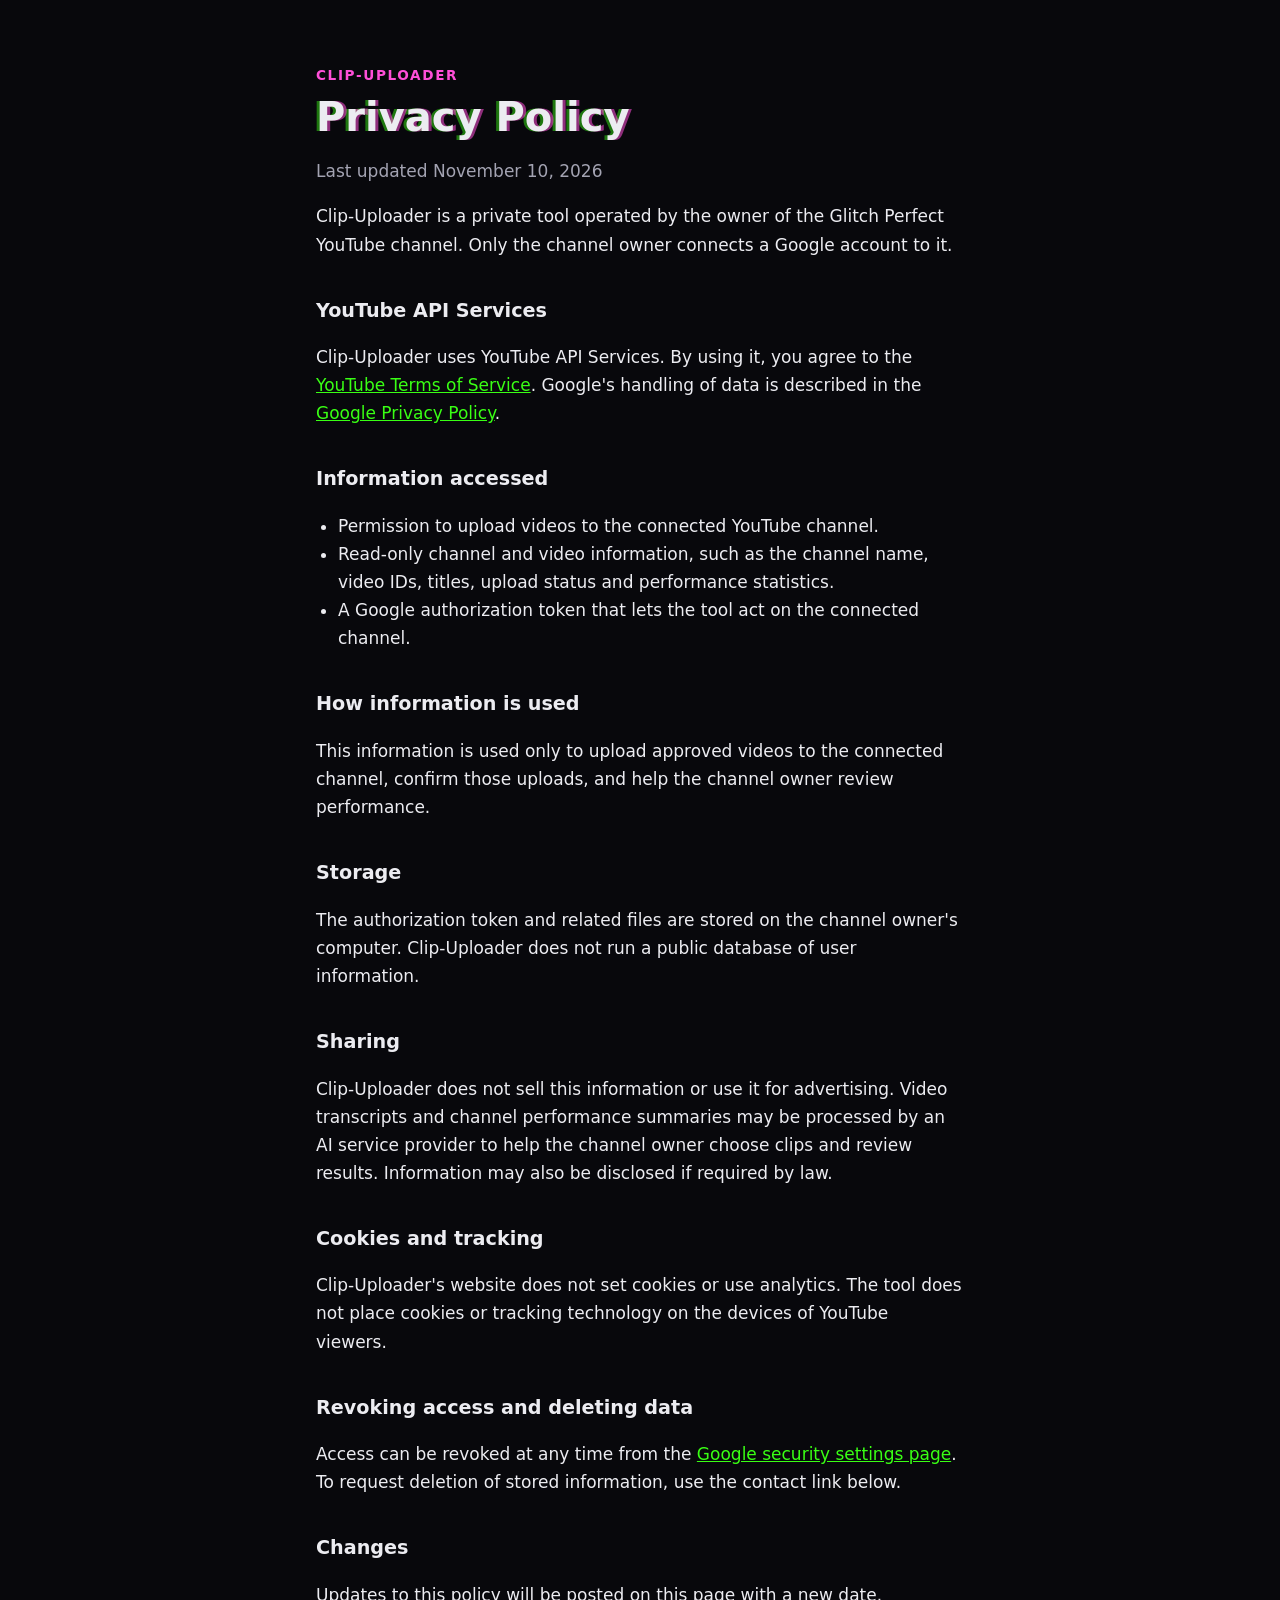
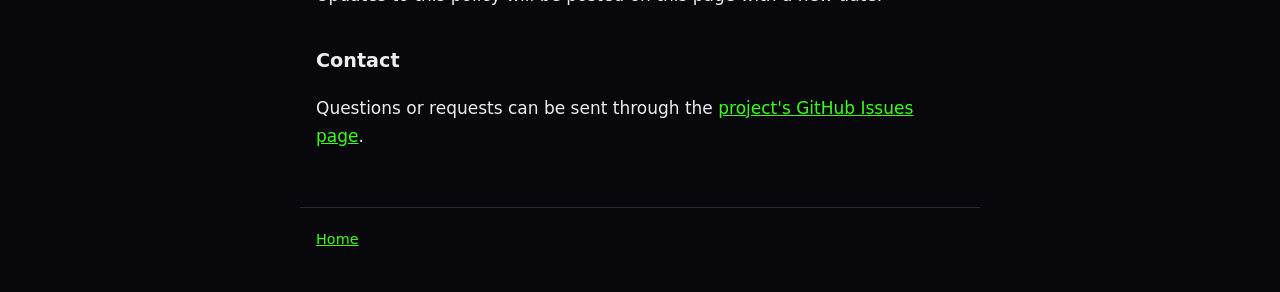
==== privacy.html @ 6cd4b920 "Add files via upload" ====
<!doctype html>
<html lang="en">
<head>
  <meta charset="utf-8">
  <meta name="viewport" content="width=device-width, initial-scale=1">
  <title>Privacy Policy | Clip-Uploader</title>
  <meta name="description" content="How Clip-Uploader handles YouTube and Google account data.">
  <link rel="stylesheet" href="style.css">
</head>
<body>
  <main>
    <p class="eyebrow"><a href="index.html">Clip-Uploader</a></p>
    <h1>Privacy Policy</h1>
    <p class="muted">Last updated November 10, 2026</p>

    <p>Clip-Uploader is a private tool operated by the owner of the Glitch Perfect YouTube channel. Only the channel owner connects a Google account to it.</p>

    <h2>YouTube API Services</h2>
    <p>Clip-Uploader uses YouTube API Services. By using it, you agree to the <a href="https://www.youtube.com/t/terms">YouTube Terms of Service</a>. Google's handling of data is described in the <a href="https://policies.google.com/privacy">Google Privacy Policy</a>.</p>

    <h2>Information accessed</h2>
    <ul>
      <li>Permission to upload videos to the connected YouTube channel.</li>
      <li>Read-only channel and video information, such as the channel name, video IDs, titles, upload status and performance statistics.</li>
      <li>A Google authorization token that lets the tool act on the connected channel.</li>
    </ul>

    <h2>How information is used</h2>
    <p>This information is used only to upload approved videos to the connected channel, confirm those uploads, and help the channel owner review performance.</p>

    <h2>Storage</h2>
    <p>The authorization token and related files are stored on the channel owner's computer. Clip-Uploader does not run a public database of user information.</p>

    <h2>Sharing</h2>
    <p>Clip-Uploader does not sell this information or use it for advertising. Video transcripts and channel performance summaries may be processed by an AI service provider to help the channel owner choose clips and review results. Information may also be disclosed if required by law.</p>

    <h2>Cookies and tracking</h2>
    <p>Clip-Uploader's website does not set cookies or use analytics. The tool does not place cookies or tracking technology on the devices of YouTube viewers.</p>

    <h2>Revoking access and deleting data</h2>
    <p>Access can be revoked at any time from the <a href="https://security.google.com/settings/security/permissions">Google security settings page</a>. To request deletion of stored information, use the contact link below.</p>

    <h2>Changes</h2>
    <p>Updates to this policy will be posted on this page with a new date.</p>

    <h2>Contact</h2>
    <p>Questions or requests can be sent through the <a href="https://github.com/GlitchPerfect92/glitchperfect92.github.io/issues">project's GitHub Issues page</a>.</p>
  </main>
  <footer>
    <a href="index.html">Home</a>
  </footer>
</body>
</html>
---- style.css ----
:root {
  --bg: #08080c;
  --text: #ececf1;
  --muted: #a3a3b2;
  --green: #39ff14;
  --magenta: #ff4fd8;
  --line: #2a2a36;
}

* { box-sizing: border-box; }

body {
  margin: 0;
  background: var(--bg);
  color: var(--text);
  font: 17px/1.65 system-ui, -apple-system, "Segoe UI", Roboto, sans-serif;
}

main, footer {
  max-width: 680px;
  margin: 0 auto;
  padding: 0 16px;
}

main { padding-top: 64px; padding-bottom: 40px; }

h1 {
  margin: 0 0 16px;
  font-size: 2.5rem;
  line-height: 1.15;
  text-shadow: 3px 0 0 rgba(255, 79, 216, .55), -3px 0 0 rgba(57, 255, 20, .45);
}

h2 { margin: 36px 0 8px; font-size: 1.2rem; }

ul { padding-left: 22px; }

a { color: var(--green); }

.eyebrow {
  margin: 0 0 8px;
  color: var(--magenta);
  font-size: .85rem;
  font-weight: 700;
  letter-spacing: .12em;
  text-transform: uppercase;
}

.eyebrow a { color: inherit; text-decoration: none; }

.muted { color: var(--muted); }

footer {
  display: flex;
  flex-wrap: wrap;
  gap: 8px 24px;
  padding-top: 20px;
  padding-bottom: 40px;
  border-top: 1px solid var(--line);
  color: var(--muted);
  font-size: .9rem;
}
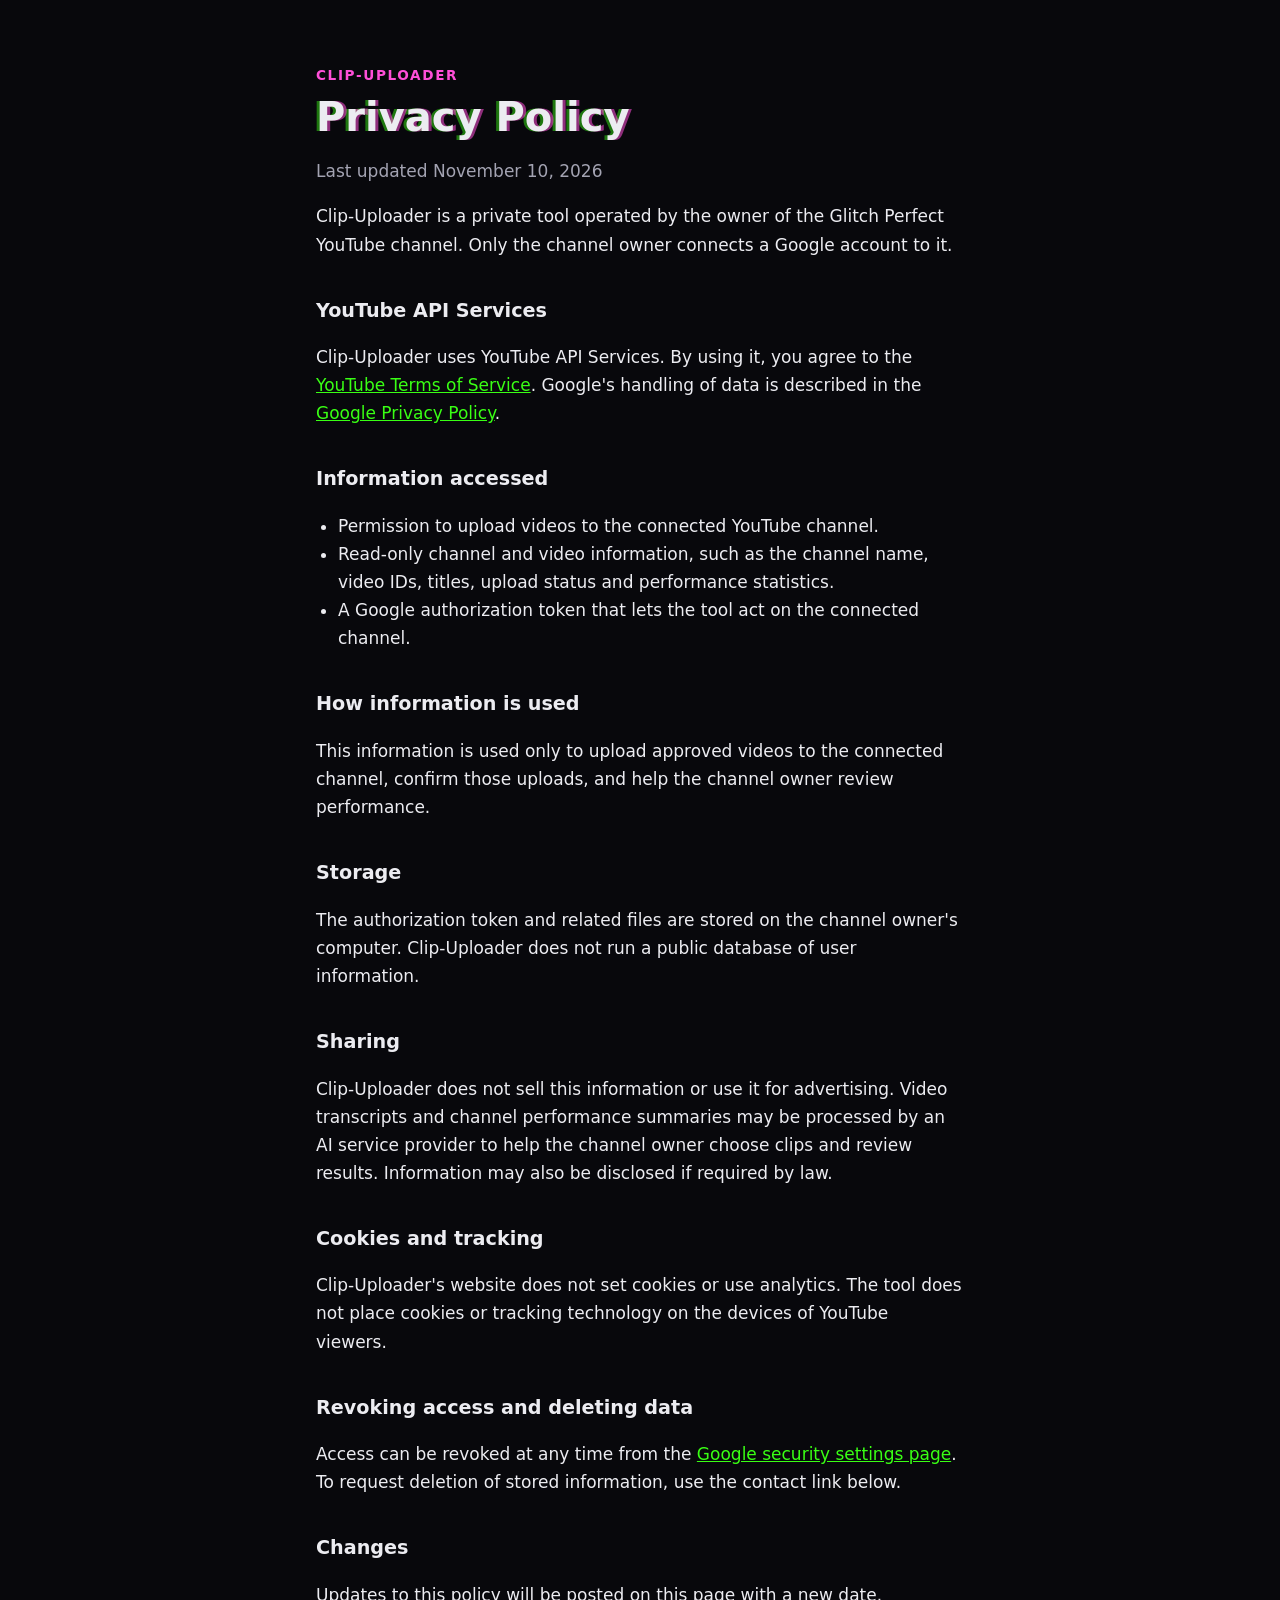
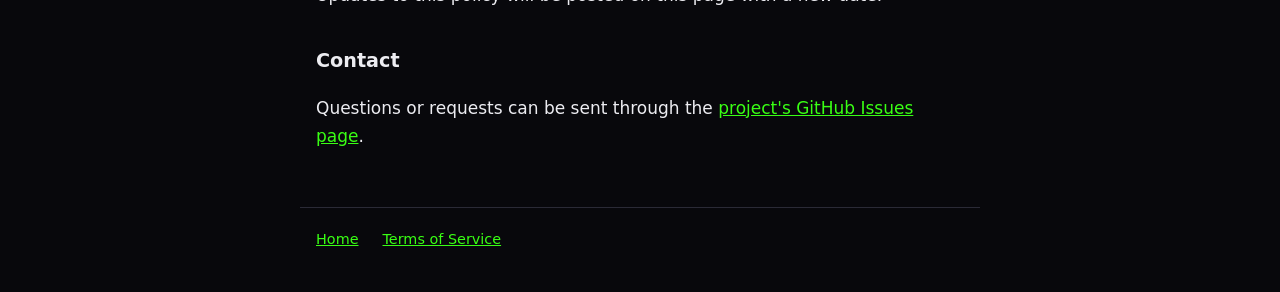
==== commit 04dfe9e6: "Add files via upload" ====
--- a/privacy.html
+++ b/privacy.html
@@ -48,6 +48,7 @@
   </main>
   <footer>
     <a href="index.html">Home</a>
+    <a href="terms.html">Terms of Service</a>
   </footer>
 </body>
 </html>
--- a/style.css
+++ b/style.css
@@ -50,6 +50,16 @@
 
 .muted { color: var(--muted); }
 
+.badge {
+  display: inline-block;
+  margin: 28px 0 0;
+  padding: 6px 14px;
+  border: 1px solid var(--magenta);
+  border-radius: 999px;
+  font-size: .9rem;
+  font-weight: 700;
+}
+
 footer {
   display: flex;
   flex-wrap: wrap;
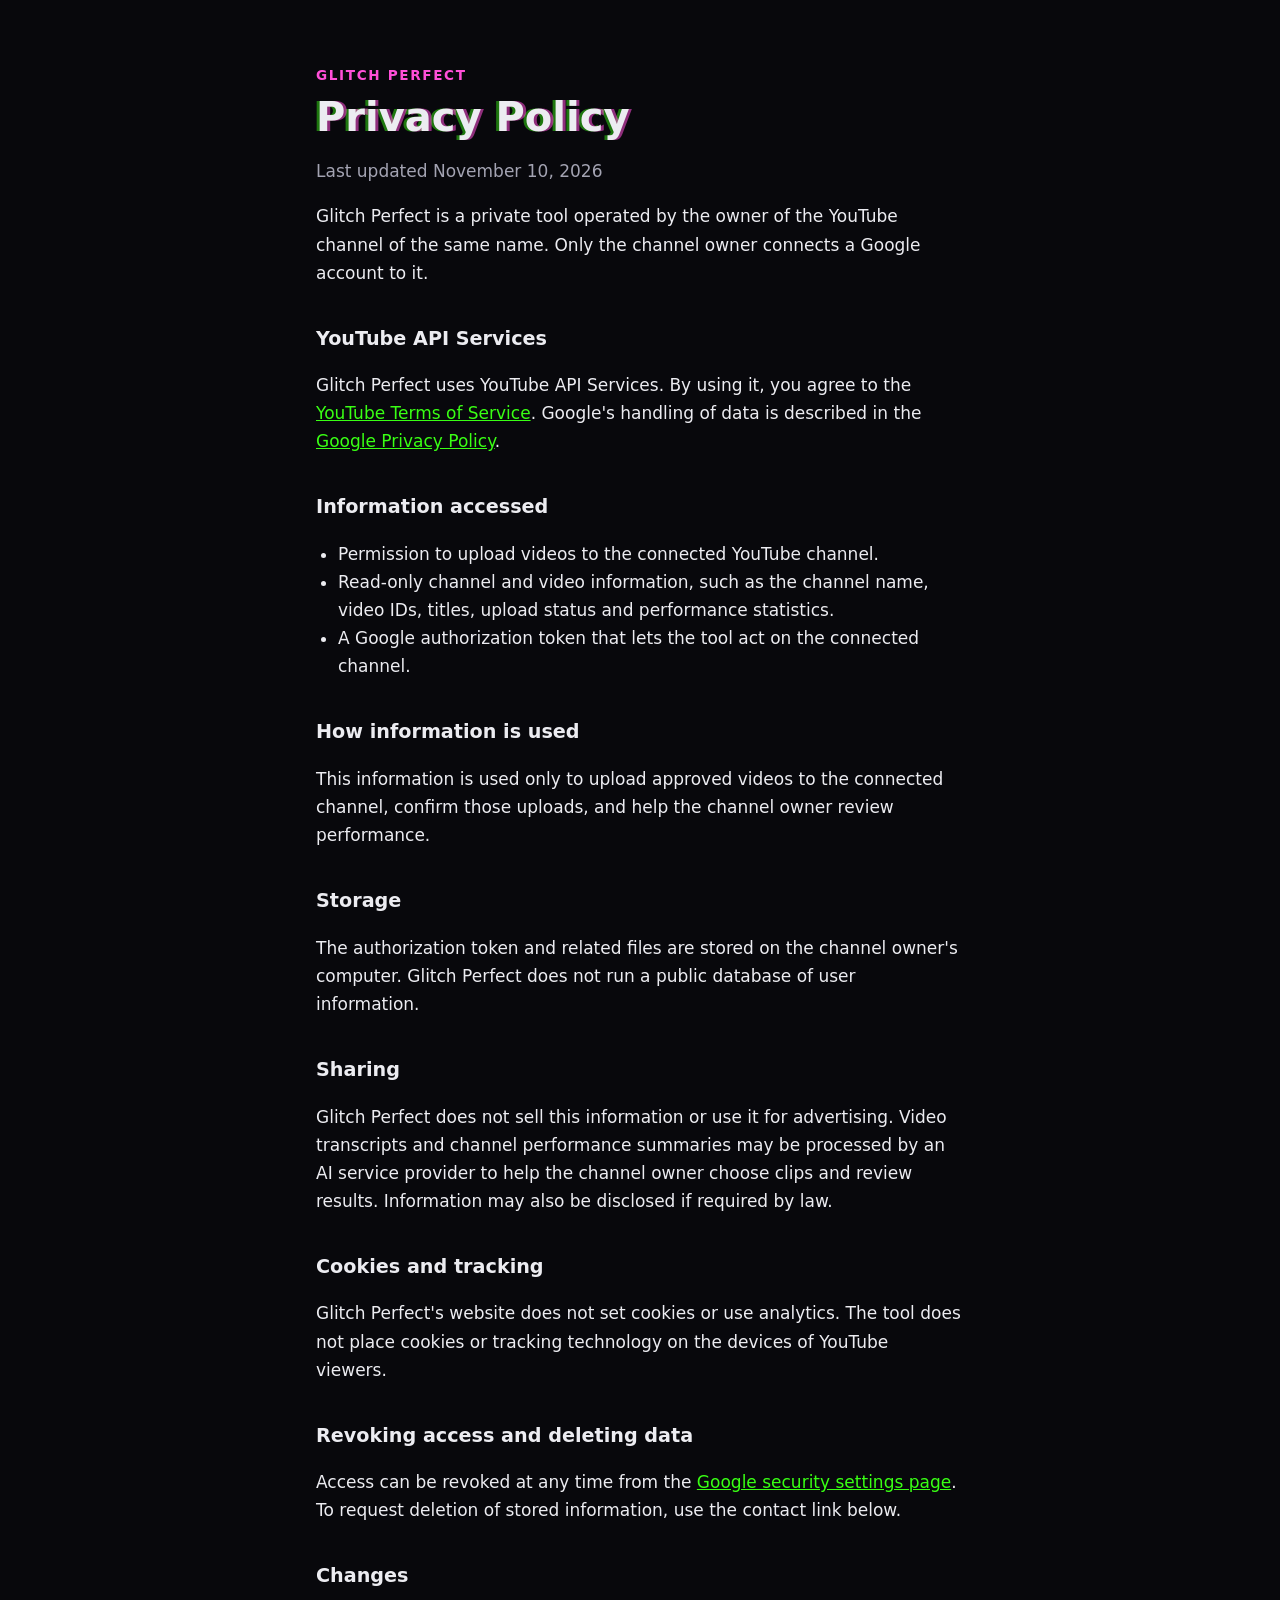
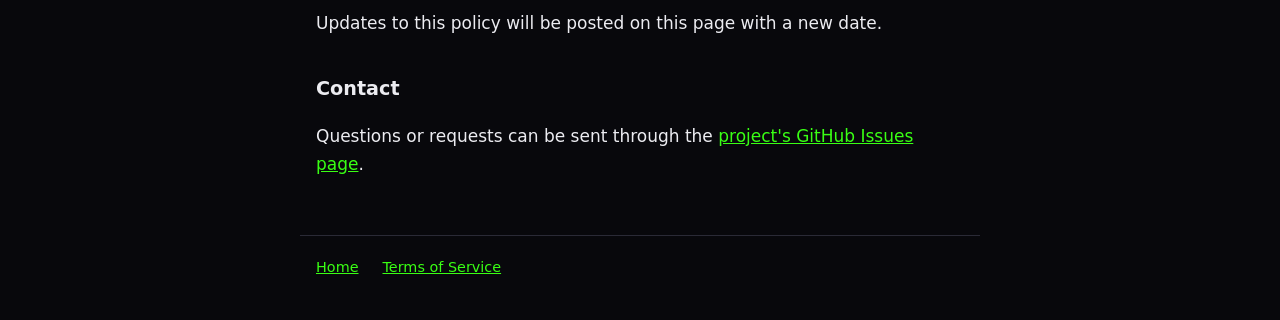
==== commit 5f609cc1: "Add files via upload" ====
--- a/privacy.html
+++ b/privacy.html
@@ -1,54 +1,54 @@
-<!doctype html>
-<html lang="en">
-<head>
-  <meta charset="utf-8">
-  <meta name="viewport" content="width=device-width, initial-scale=1">
-  <title>Privacy Policy | Clip-Uploader</title>
-  <meta name="description" content="How Clip-Uploader handles YouTube and Google account data.">
-  <link rel="stylesheet" href="style.css">
-</head>
-<body>
-  <main>
-    <p class="eyebrow"><a href="index.html">Clip-Uploader</a></p>
-    <h1>Privacy Policy</h1>
-    <p class="muted">Last updated November 10, 2026</p>
-
-    <p>Clip-Uploader is a private tool operated by the owner of the Glitch Perfect YouTube channel. Only the channel owner connects a Google account to it.</p>
-
-    <h2>YouTube API Services</h2>
-    <p>Clip-Uploader uses YouTube API Services. By using it, you agree to the <a href="https://www.youtube.com/t/terms">YouTube Terms of Service</a>. Google's handling of data is described in the <a href="https://policies.google.com/privacy">Google Privacy Policy</a>.</p>
-
-    <h2>Information accessed</h2>
-    <ul>
-      <li>Permission to upload videos to the connected YouTube channel.</li>
-      <li>Read-only channel and video information, such as the channel name, video IDs, titles, upload status and performance statistics.</li>
-      <li>A Google authorization token that lets the tool act on the connected channel.</li>
-    </ul>
-
-    <h2>How information is used</h2>
-    <p>This information is used only to upload approved videos to the connected channel, confirm those uploads, and help the channel owner review performance.</p>
-
-    <h2>Storage</h2>
-    <p>The authorization token and related files are stored on the channel owner's computer. Clip-Uploader does not run a public database of user information.</p>
-
-    <h2>Sharing</h2>
-    <p>Clip-Uploader does not sell this information or use it for advertising. Video transcripts and channel performance summaries may be processed by an AI service provider to help the channel owner choose clips and review results. Information may also be disclosed if required by law.</p>
-
-    <h2>Cookies and tracking</h2>
-    <p>Clip-Uploader's website does not set cookies or use analytics. The tool does not place cookies or tracking technology on the devices of YouTube viewers.</p>
-
-    <h2>Revoking access and deleting data</h2>
-    <p>Access can be revoked at any time from the <a href="https://security.google.com/settings/security/permissions">Google security settings page</a>. To request deletion of stored information, use the contact link below.</p>
-
-    <h2>Changes</h2>
-    <p>Updates to this policy will be posted on this page with a new date.</p>
-
-    <h2>Contact</h2>
-    <p>Questions or requests can be sent through the <a href="https://github.com/GlitchPerfect92/glitchperfect92.github.io/issues">project's GitHub Issues page</a>.</p>
-  </main>
-  <footer>
-    <a href="index.html">Home</a>
-    <a href="terms.html">Terms of Service</a>
-  </footer>
-</body>
-</html>
+<!doctype html>
+<html lang="en">
+<head>
+  <meta charset="utf-8">
+  <meta name="viewport" content="width=device-width, initial-scale=1">
+  <title>Privacy Policy | Glitch Perfect</title>
+  <meta name="description" content="How Glitch Perfect handles YouTube and Google account data.">
+  <link rel="stylesheet" href="style.css">
+</head>
+<body>
+  <main>
+    <p class="eyebrow"><a href="index.html">Glitch Perfect</a></p>
+    <h1>Privacy Policy</h1>
+    <p class="muted">Last updated November 10, 2026</p>
+
+    <p>Glitch Perfect is a private tool operated by the owner of the YouTube channel of the same name. Only the channel owner connects a Google account to it.</p>
+
+    <h2>YouTube API Services</h2>
+    <p>Glitch Perfect uses YouTube API Services. By using it, you agree to the <a href="https://www.youtube.com/t/terms">YouTube Terms of Service</a>. Google's handling of data is described in the <a href="https://policies.google.com/privacy">Google Privacy Policy</a>.</p>
+
+    <h2>Information accessed</h2>
+    <ul>
+      <li>Permission to upload videos to the connected YouTube channel.</li>
+      <li>Read-only channel and video information, such as the channel name, video IDs, titles, upload status and performance statistics.</li>
+      <li>A Google authorization token that lets the tool act on the connected channel.</li>
+    </ul>
+
+    <h2>How information is used</h2>
+    <p>This information is used only to upload approved videos to the connected channel, confirm those uploads, and help the channel owner review performance.</p>
+
+    <h2>Storage</h2>
+    <p>The authorization token and related files are stored on the channel owner's computer. Glitch Perfect does not run a public database of user information.</p>
+
+    <h2>Sharing</h2>
+    <p>Glitch Perfect does not sell this information or use it for advertising. Video transcripts and channel performance summaries may be processed by an AI service provider to help the channel owner choose clips and review results. Information may also be disclosed if required by law.</p>
+
+    <h2>Cookies and tracking</h2>
+    <p>Glitch Perfect's website does not set cookies or use analytics. The tool does not place cookies or tracking technology on the devices of YouTube viewers.</p>
+
+    <h2>Revoking access and deleting data</h2>
+    <p>Access can be revoked at any time from the <a href="https://security.google.com/settings/security/permissions">Google security settings page</a>. To request deletion of stored information, use the contact link below.</p>
+
+    <h2>Changes</h2>
+    <p>Updates to this policy will be posted on this page with a new date.</p>
+
+    <h2>Contact</h2>
+    <p>Questions or requests can be sent through the <a href="https://github.com/GlitchPerfect92/glitchperfect92.github.io/issues">project's GitHub Issues page</a>.</p>
+  </main>
+  <footer>
+    <a href="index.html">Home</a>
+    <a href="terms.html">Terms of Service</a>
+  </footer>
+</body>
+</html>
